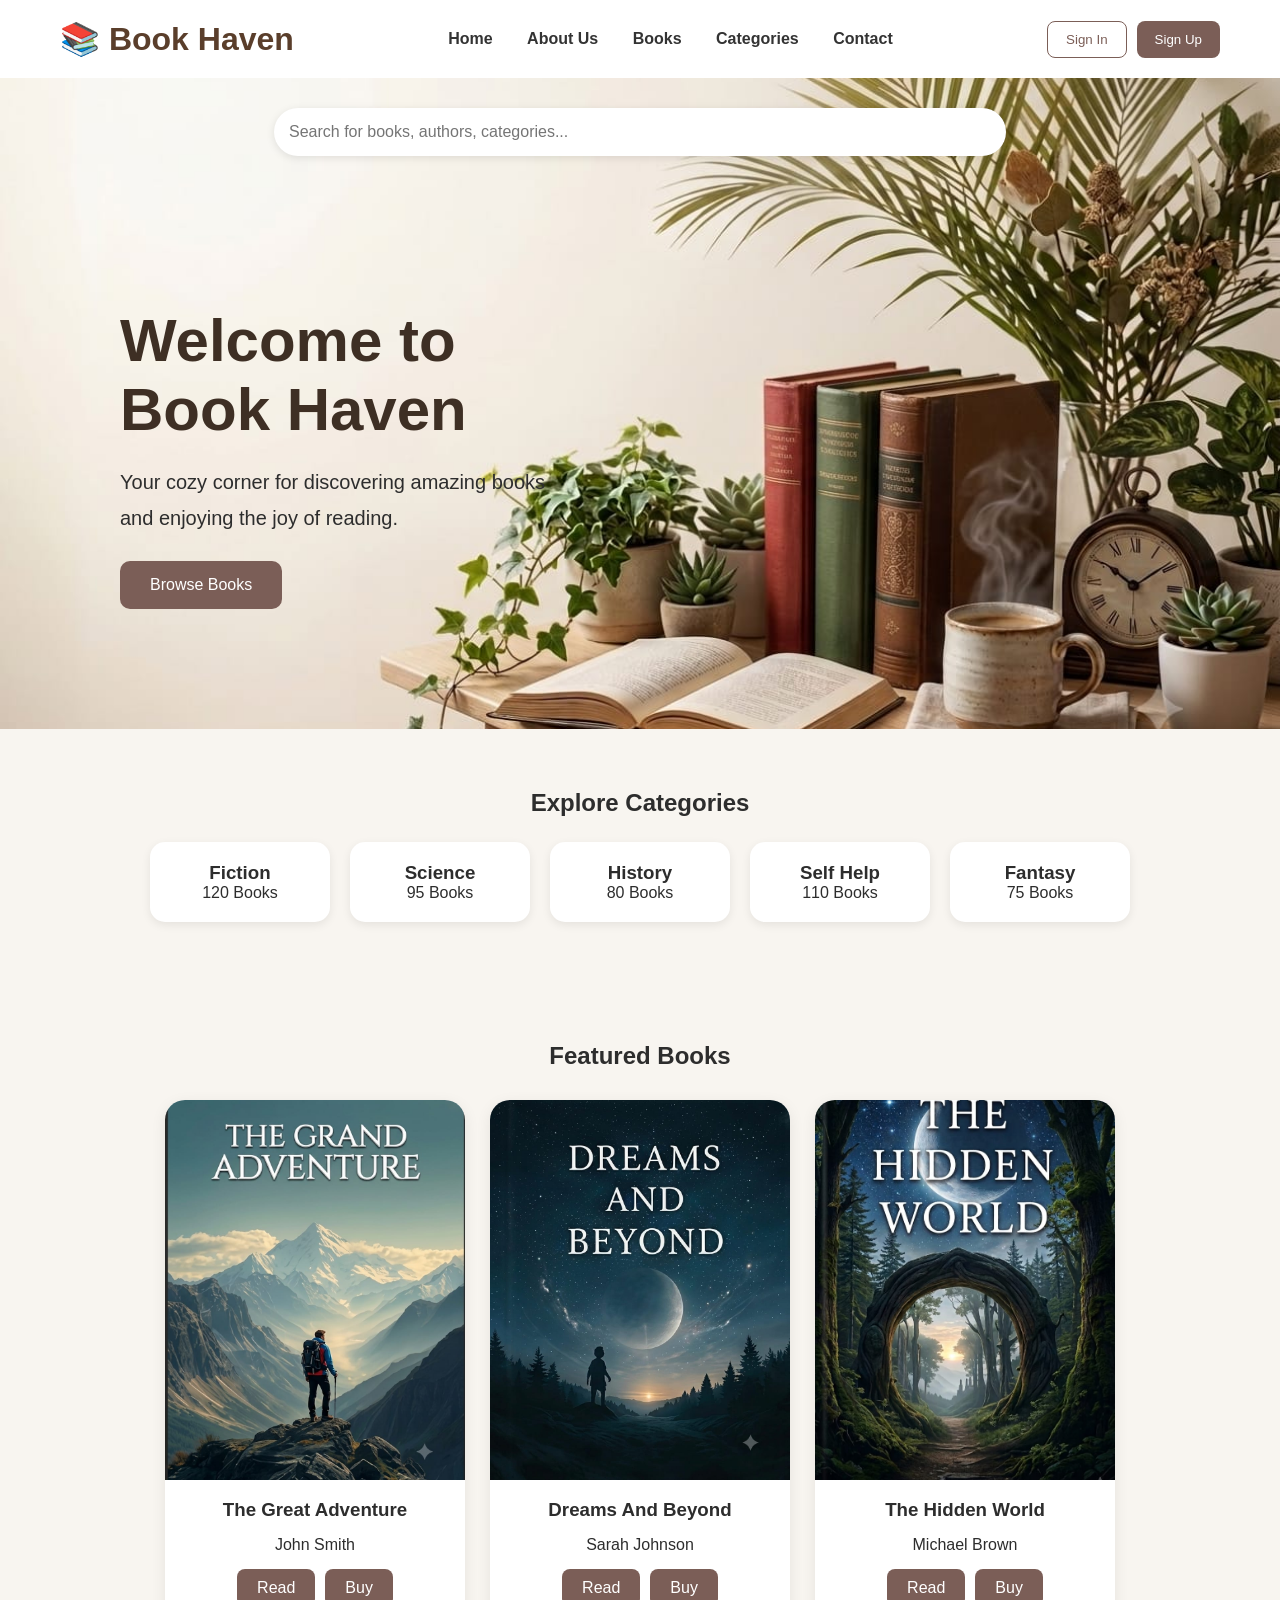
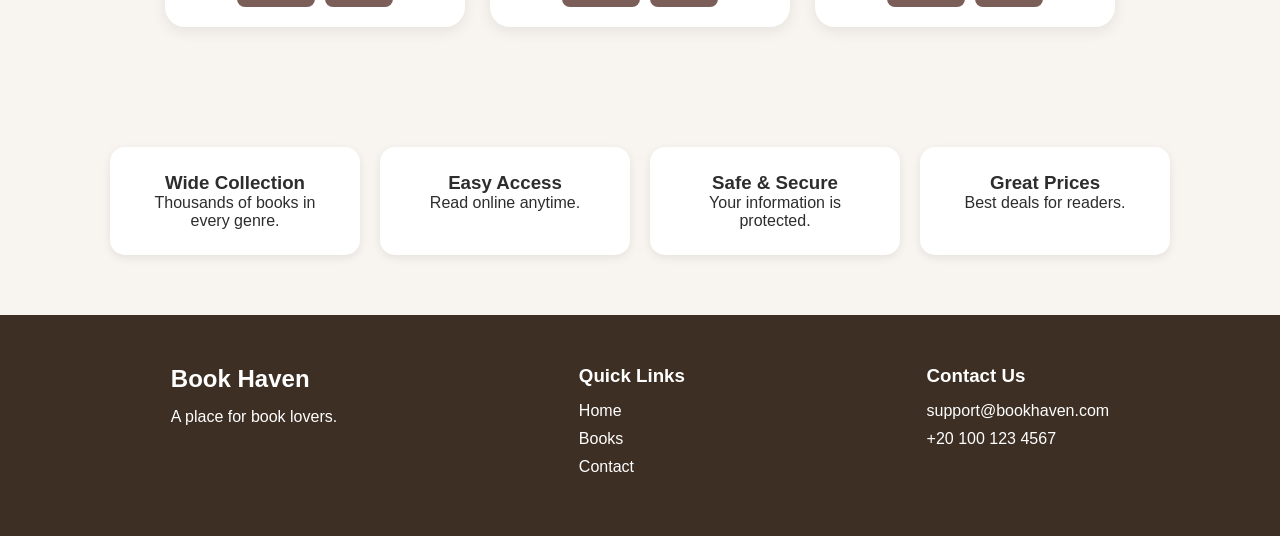
==== index.html @ 503b7335 "Add files via upload" ====
<!DOCTYPE html>
<html lang="en">
<head>
<meta charset="UTF-8">
<meta name="viewport" content="width=device-width, initial-scale=1.0">
<title>Book Haven</title>
<link rel="stylesheet" href="style.css">
</head>

<body>

<header>
    <div class="logo">
        <h1>📚 Book Haven</h1>
    </div>

    <nav>
        <a href="#Home">Home</a>
        <a href="#About Us">About Us</a>
        <a href="#Books">Books</a>
        <a href="#Categories">Categories</a>
        <a href="#Contact">Contact</a>
    </nav>

    <div class="auth">
        <button class="btn-outline">Sign In</button>
        <button class="btn">Sign Up</button>
    </div>
</header>

       <div class="img">

<section class="search">
    <input type="text"
    placeholder="Search for books, authors, categories...">
</section>

<section class="hero">

    <div class="hero-text" id="Home">
        <h2>Welcome to Book Haven</h2>

        <p>
            Your cozy corner for discovering amazing books<br>
            and enjoying the joy of reading.
        </p>

        <button class="browse-btn">
            Browse Books
        </button>
    </div>

   

</section>

        </div>

<section class="categories" id="About Us">

    <h2>Explore Categories</h2>

    <div class="category-container">

        <div class="category-card">
            <h3>Fiction</h3>
            <p>120 Books</p>
        </div>

        <div class="category-card">
            <h3>Science</h3>
            <p>95 Books</p>
        </div>

        <div class="category-card">
            <h3>History</h3>
            <p>80 Books</p>
        </div>

        <div class="category-card">
            <h3>Self Help</h3>
            <p>110 Books</p>
        </div>

        <div class="category-card">
            <h3>Fantasy</h3>
            <p>75 Books</p>
        </div>

    </div>

</section>

<section class="books" id="Books">

    <h2>Featured Books</h2>

    <div class="book-container">

        <div class="card">
            <img src="The grand.jpeg">
            <h3>The Great Adventure</h3>
            <p>John Smith</p>
            <div class="buttons">
                <a href="ReadDREAMS.html">Read</a>
                <a href="Buy.html">Buy</a>
            </div>
        </div>

        <div class="card">
            <img src="DREAMS.jpeg">
            <h3>Dreams And Beyond</h3>
            <p>Sarah Johnson</p>
            <div class="buttons">
                <a href="DREAMS.html">Read</a>
                <a href="Buy.html">Buy</a>
            </div>
        </div>

        <div class="card">
            <img src="THE HIDDEN.jpeg">
            <h3>The Hidden World</h3>
            <p>Michael Brown</p>
            <div class="buttons">
                <a href="HIDDEN.html">Read</a>
                <a href="Buy.html">Buy</a>
            </div>
        </div>

    </div>

</section>

<section class="features" id="Categories">

    <div class="feature">
        <h3>Wide Collection</h3>
        <p>Thousands of books in every genre.</p>
    </div>

    <div class="feature">
        <h3>Easy Access</h3>
        <p>Read online anytime.</p>
    </div>

    <div class="feature">
        <h3>Safe & Secure</h3>
        <p>Your information is protected.</p>
    </div>

    <div class="feature">
        <h3>Great Prices</h3>
        <p>Best deals for readers.</p>
    </div>

</section>
<section id="Contact">
<footer>

    <div>
        <h2>Book Haven</h2>
        <p>A place for book lovers.</p>
    </div>

    <div>
        <h3>Quick Links</h3>
        <p>Home</p>
        <p>Books</p>
        <p>Contact</p>
    </div>

    <div>
        <h3>Contact Us</h3>
        <p>support@bookhaven.com</p>
        <p>+20 100 123 4567</p>
    </div>

</footer>
</section>
</body>
</html>
---- style.css ----
*{
    margin: 0;
    padding: 0;
    box-sizing: border-box;
}

html{
    scroll-behavior: smooth;
}

body{
    font-family: Arial, sans-serif;
    background-color: #f8f5f0;
    color: #2d2d2d;
}

/* Navbar */

header{
    display: flex;
    justify-content: space-between;
    align-items: center;
    padding: 20px 60px;
    background-color: #fff;
    box-shadow: 0 2px 10px rgba(0,0,0,0.08);
   
}

.logo h1{
    color: #5a3e2b;
}

nav a{
    text-decoration: none;
    margin: 0 15px;
    color: #333;
    font-weight: 600;
}

nav a:hover{
    color: #7b5e57;
}

.auth{
    display: flex;
    gap: 10px;
}

.btn{
    background-color: #7b5e57;
    color: white;
    border: none;
    padding: 10px 18px;
    border-radius: 8px;
    cursor: pointer;
}

.btn-outline{
    background-color: transparent;
    border: 1px solid #7b5e57;
    color: #7b5e57;
    padding: 10px 18px;
    border-radius: 8px;
    cursor: pointer;
}

/* Search */

.img{

     background-image: url(image.jpeg);
    background-size: cover;
    background-position: center;
    background-repeat: no-repeat;  

}

.search{
    display: flex;
    justify-content: center;
    padding: 30px;
}

.search input{
    width: 60%;
    padding: 15px;
    border: none;
    border-radius: 30px;
    box-shadow: 0 2px 8px rgba(0,0,0,0.1);
    font-size: 16px;
}

/* Hero */

.hero{
    display: flex;
    justify-content: space-between;
    align-items: center;
    padding: 120px;
}

.hero-text{
    width: 45%;
}

.hero-text h2{
    font-size: 60px;
    color: #3e2f24;
    margin-bottom: 20px;
}

.hero-text p{
    font-size: 20px;
    line-height: 1.8;
    margin-bottom: 25px;
}

.browse-btn{
    background-color: #7b5e57;
    color: white;
    border: none;
    padding: 15px 30px;
    border-radius: 10px;
    cursor: pointer;
    font-size: 16px;
}



/* Categories */

.categories{
    padding: 60px;
}

.categories h2{
    margin-bottom: 25px;
    text-align: center;
}

.category-container{
    display: flex;
    flex-wrap: wrap;
    gap: 20px;
    text-align: center;
    justify-content: center;
}

.category-card{
    background-color: white;
    padding: 20px;
    width: 180px;
    text-align: center;
    border-radius: 15px;
    box-shadow: 0 3px 10px rgba(0,0,0,0.08);

    
}

.category-card:hover{
    transform: translateY(-5px);
    transition: .3s;
}

/* Books */

.books{
    padding: 60px;
}

.books h2{
    margin-bottom: 30px;
    text-align: center;
}

.book-container{
    display: flex;
    justify-content: center;
    gap: 25px;
    flex-wrap: wrap;
}

.card{
    width: 300px;
    background-color: white;
    border-radius: 20px;
    overflow: hidden;
    box-shadow: 0 4px 15px rgba(0,0,0,0.08);
    transition: .3s;
}

.card:hover{
    transform: translateY(-10px);
}

.card img{
    width: 100%;
    height: 380px;
    object-fit: cover;
    

}

.card h3{
    padding: 15px;
    text-align: center;
}

.card p{
    padding: 0 15px 15px;
    text-align: center;
}

.buttons{
    display: flex;
    justify-content: center;
    gap: 10px;
    padding-bottom: 20px;
}

.buttons a{
    text-decoration: none;
    background-color: #7b5e57;
    color: white;
    padding: 10px 20px;
    border-radius: 8px;
}

.buttons a:hover{
    background-color: #5a3e2b;
}

/* Features */

.features{
    display: flex;
    justify-content: center;
    gap: 20px;
    flex-wrap: wrap;
    padding: 60px;
}

.feature{
    width: 250px;
    background-color: white;
    padding: 25px;
    border-radius: 15px;
    text-align: center;
    box-shadow: 0 3px 10px rgba(0,0,0,0.08);
}

/* Footer */

footer{
    background-color: #3e2f24;
    color: white;
    padding: 50px;
    display: flex;
    justify-content: space-around;
    flex-wrap: wrap;
}

footer h2,
footer h3{
    margin-bottom: 15px;
}

footer p{
    margin-bottom: 10px;
}

/* Responsive */

@media(max-width:768px){

header{
    flex-direction: column;
    gap: 20px;
}

nav{
    display: flex;
    flex-wrap: wrap;
    justify-content: center;
}

.hero{
    flex-direction: column;
    text-align: center;
}

.hero-text{
    width: 100%;
    margin-bottom: 30px;
}

.hero-image img{
    width: 100%;
}

.search input{
    width: 90%;
}
}
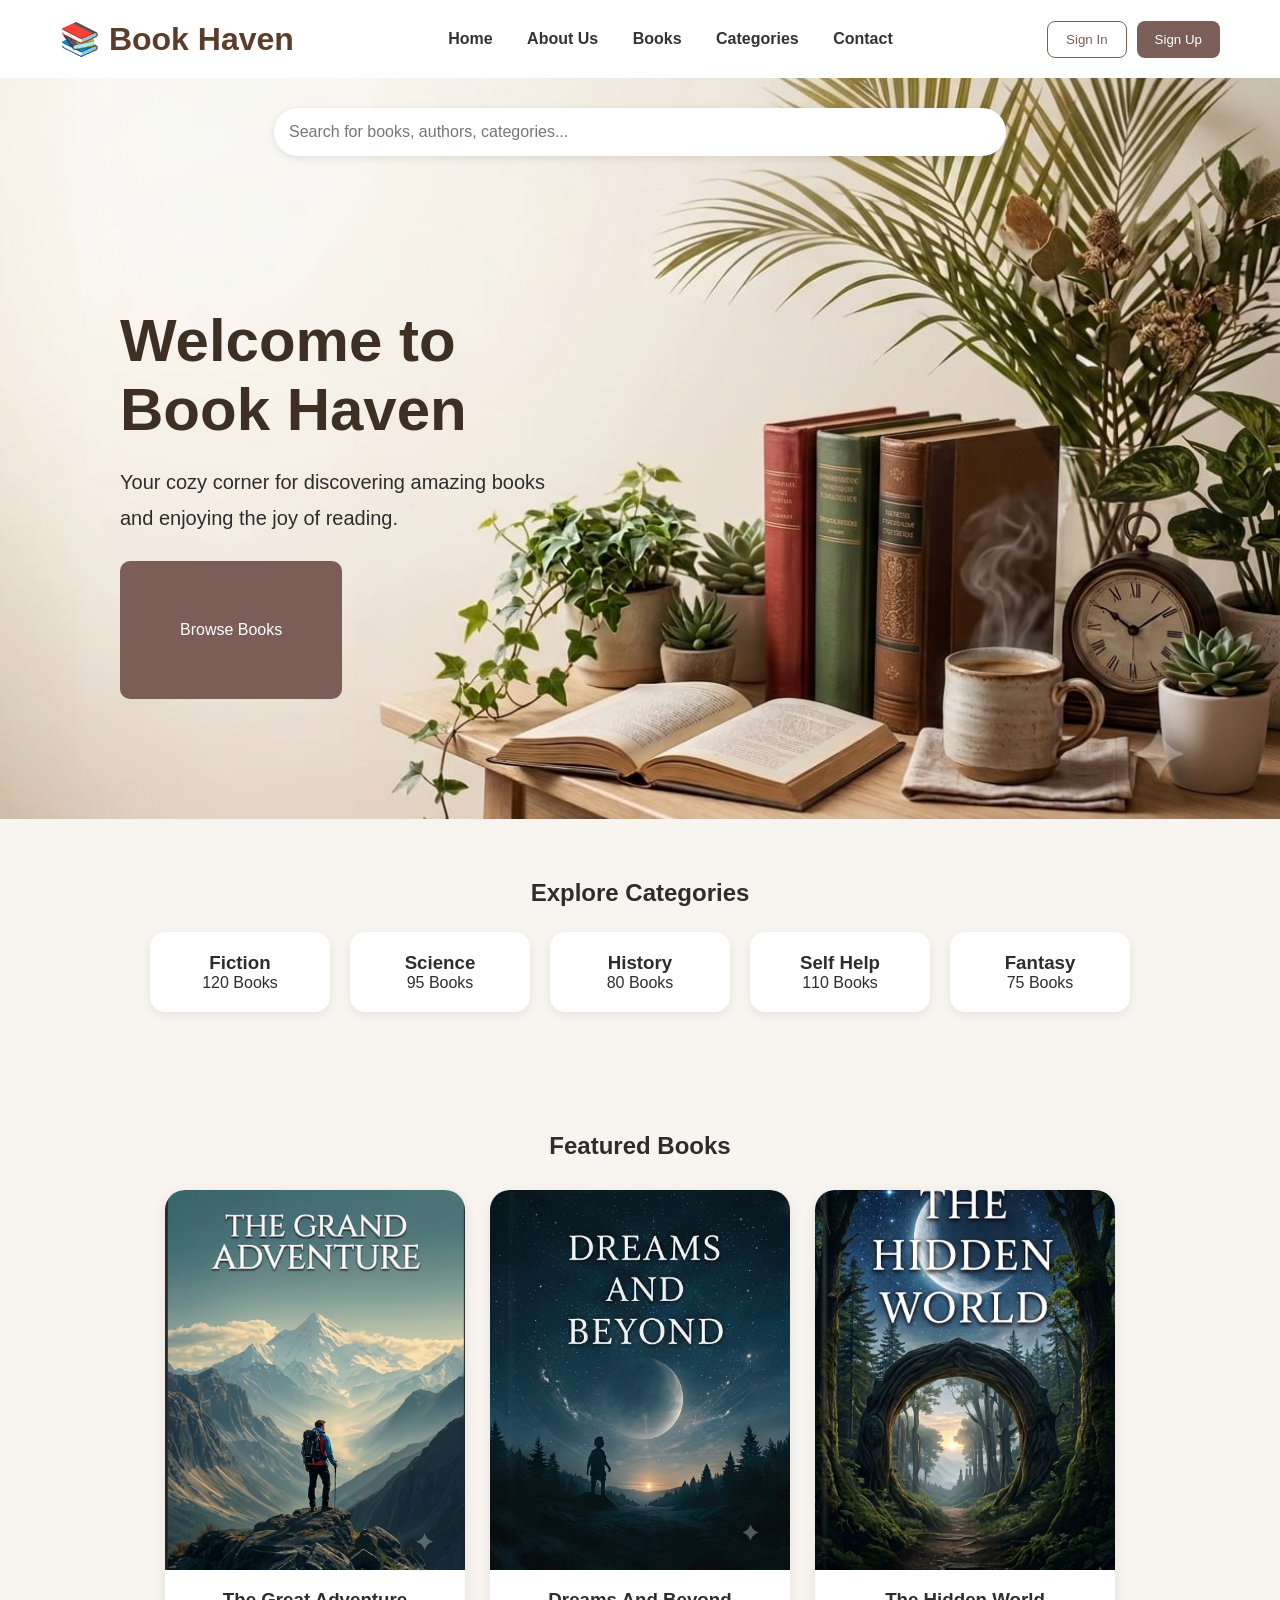
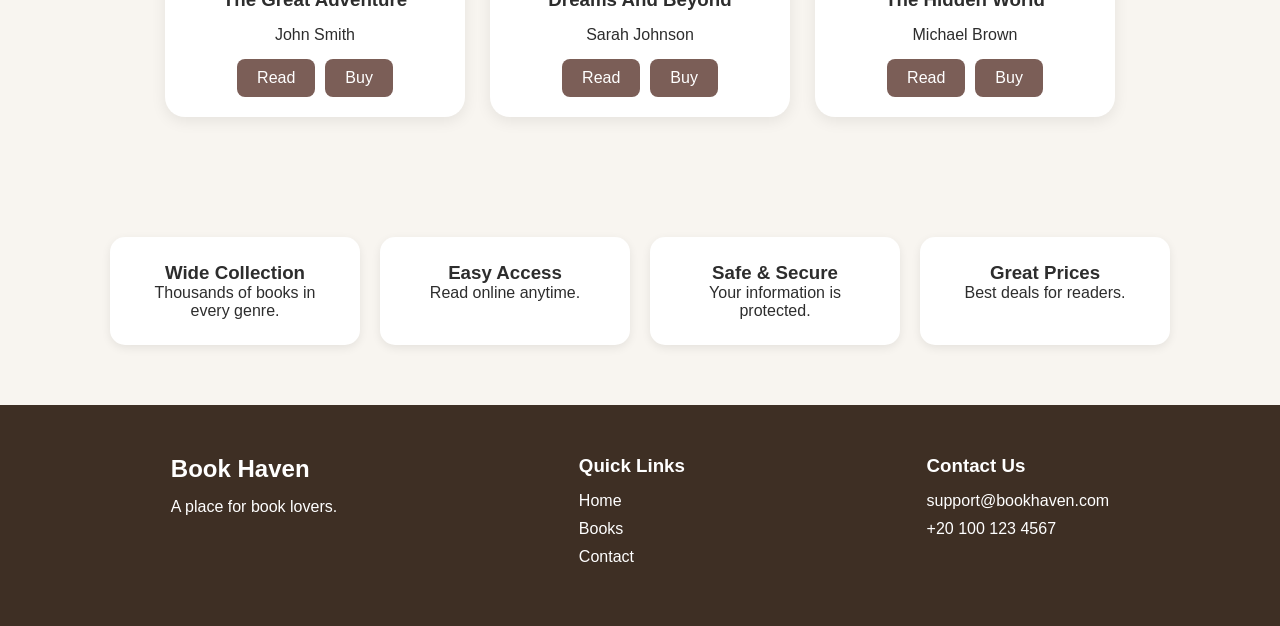
==== commit bec7b92f: "Add files via upload" ====
--- a/index.html
+++ b/index.html
@@ -46,7 +46,7 @@
             and enjoying the joy of reading.
         </p>
 
-        <button class="browse-btn">
+        <button class="browse-btn books">
             Browse Books
         </button>
     </div>
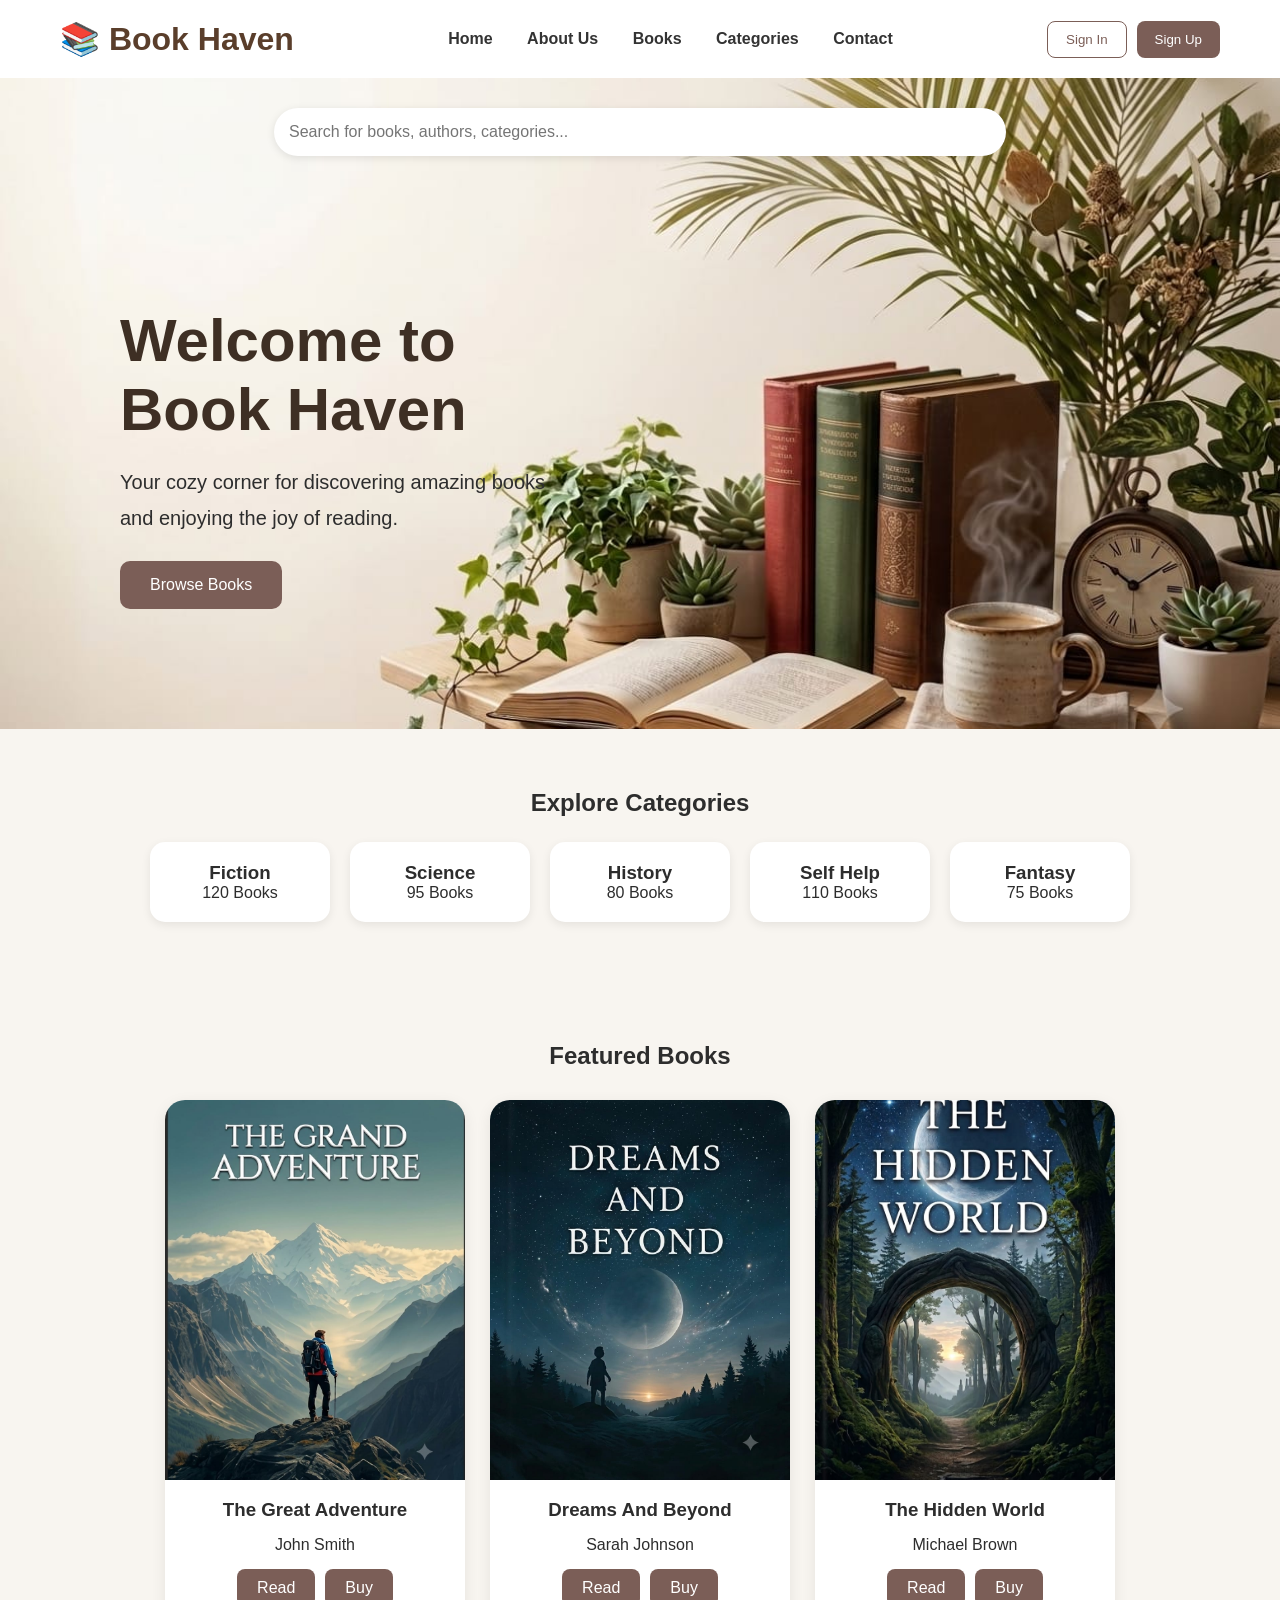
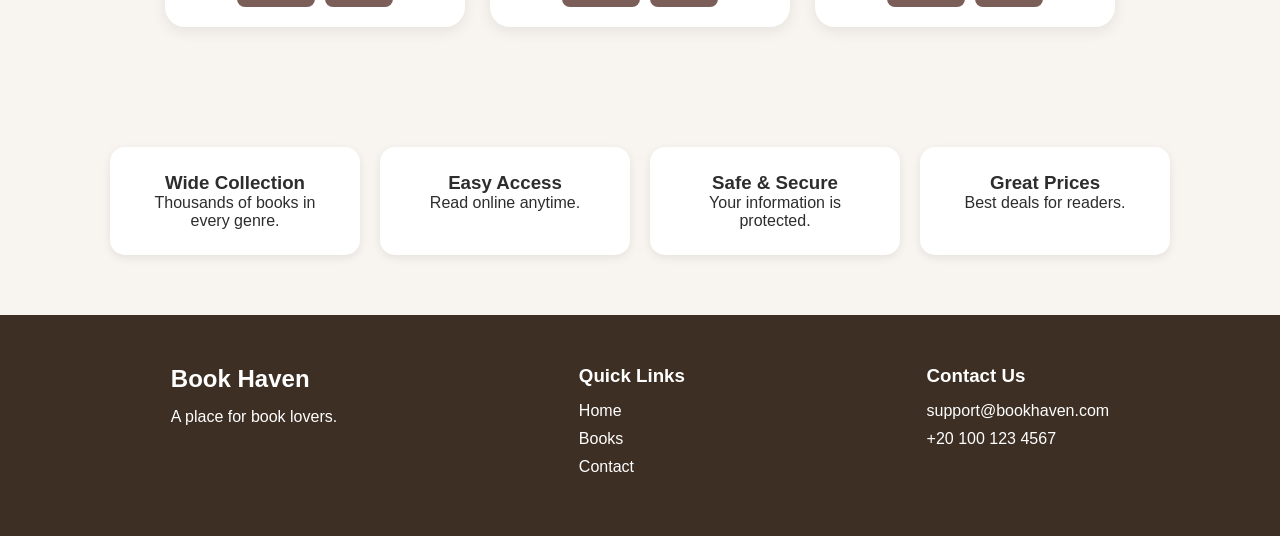
==== commit cbdc63a9: "Add files via upload" ====
--- a/index.html
+++ b/index.html
@@ -46,7 +46,7 @@
             and enjoying the joy of reading.
         </p>
 
-        <button class="browse-btn books">
+        <button class="browse-btn" id="Books">
             Browse Books
         </button>
     </div>
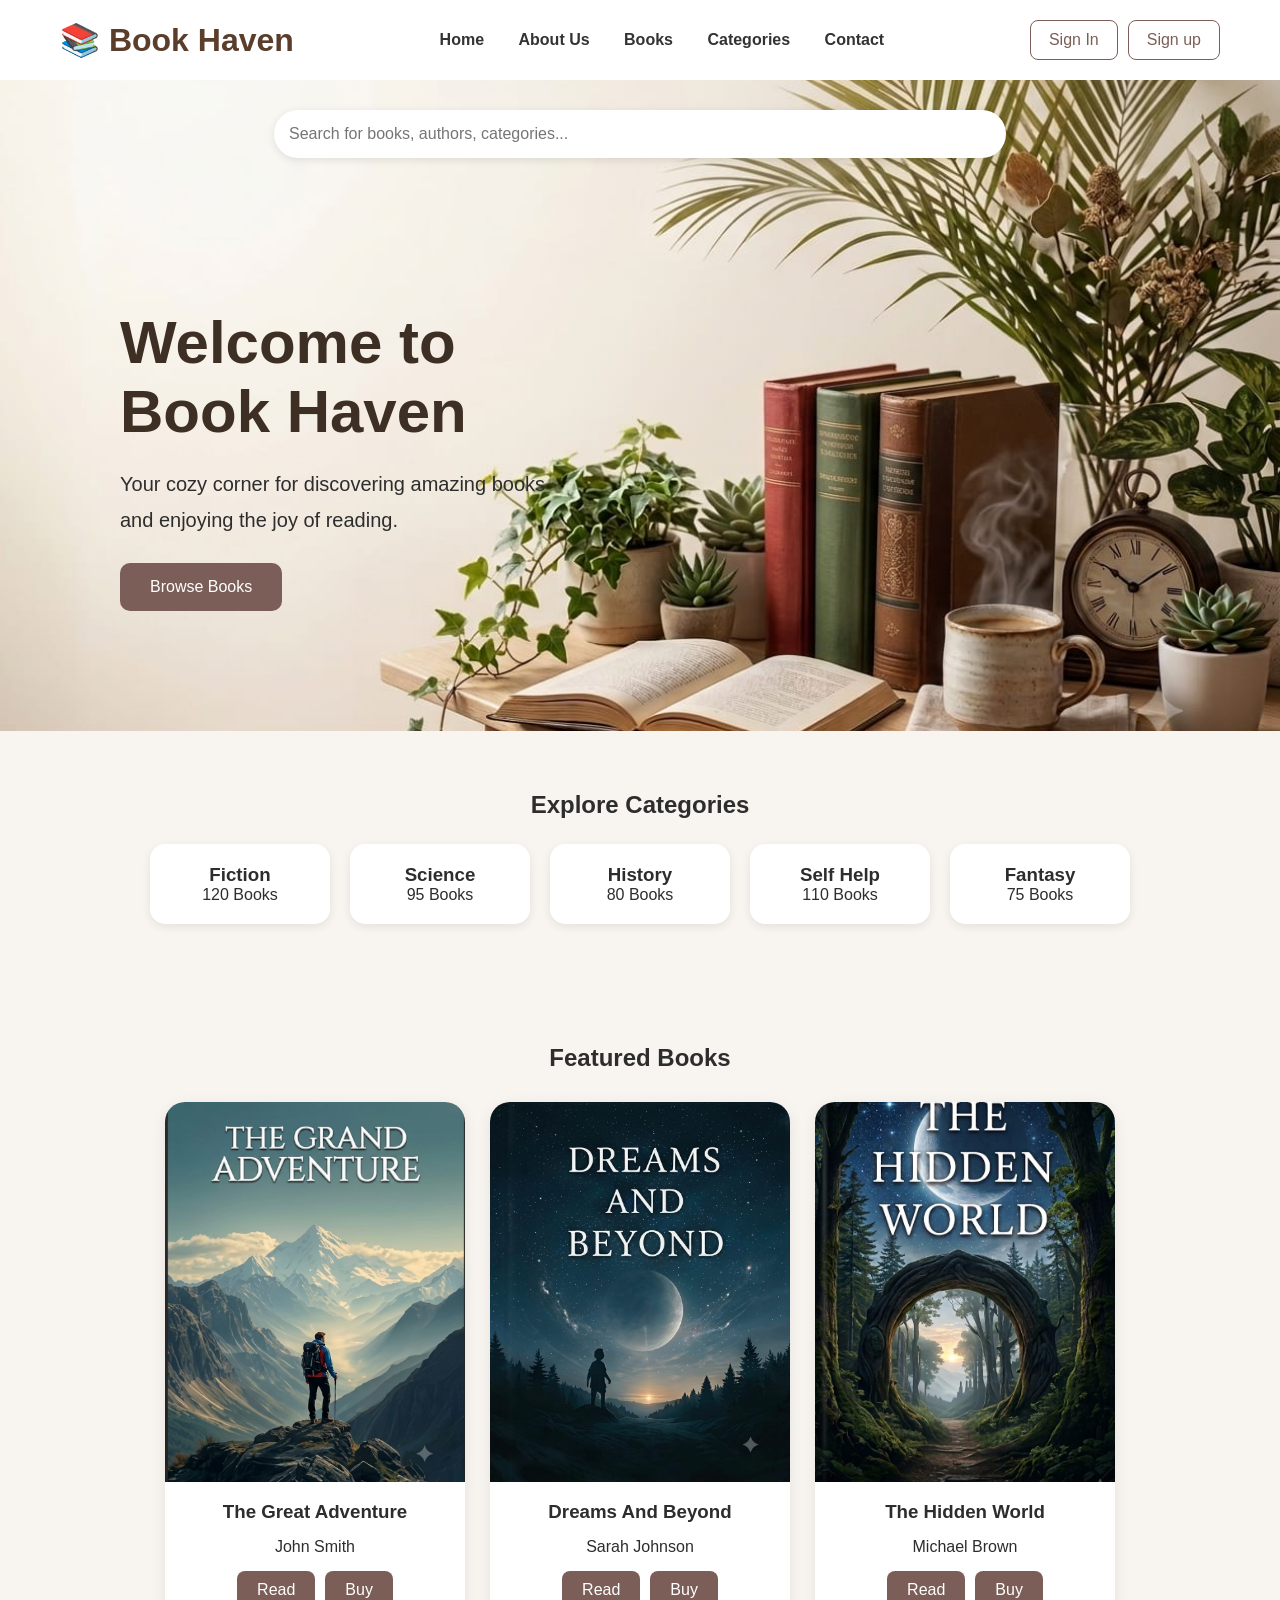
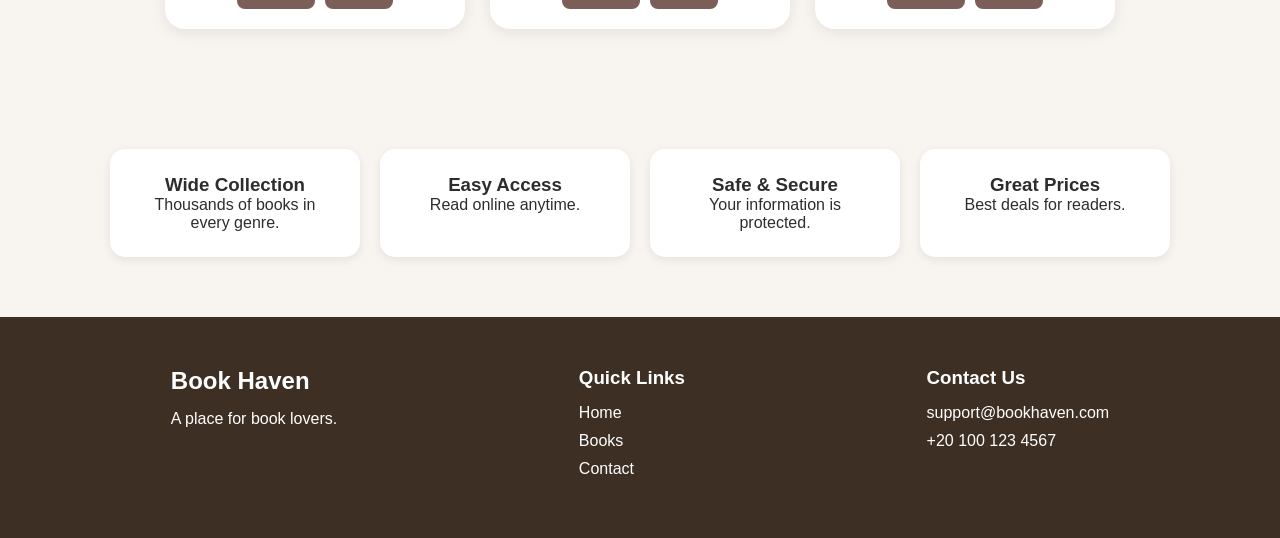
==== commit 26ae12b4: "Add files via upload" ====
--- a/index.html
+++ b/index.html
@@ -24,8 +24,8 @@
     </nav>
 
     <div class="auth">
-        <button class="btn-outline">Sign In</button>
-        <button class="btn">Sign Up</button>
+        <a href="Sign in.html" class="btn-outline">Sign In</a>
+        <a href="Sign up.html" class="btn-outline">Sign up</a>
     </div>
 </header>
 
@@ -46,7 +46,7 @@
             and enjoying the joy of reading.
         </p>
 
-        <button class="browse-btn" id="Books">
+        <button class="browse-btn">
             Browse Books
         </button>
     </div>
--- a/style.css
+++ b/style.css
@@ -54,6 +54,8 @@
     padding: 10px 18px;
     border-radius: 8px;
     cursor: pointer;
+    text-decoration: none;
+    display: inline-block;
 }
 
 .btn-outline{
@@ -63,6 +65,8 @@
     padding: 10px 18px;
     border-radius: 8px;
     cursor: pointer;
+    text-decoration: none;
+    display: inline-block;
 }
 
 /* Search */
